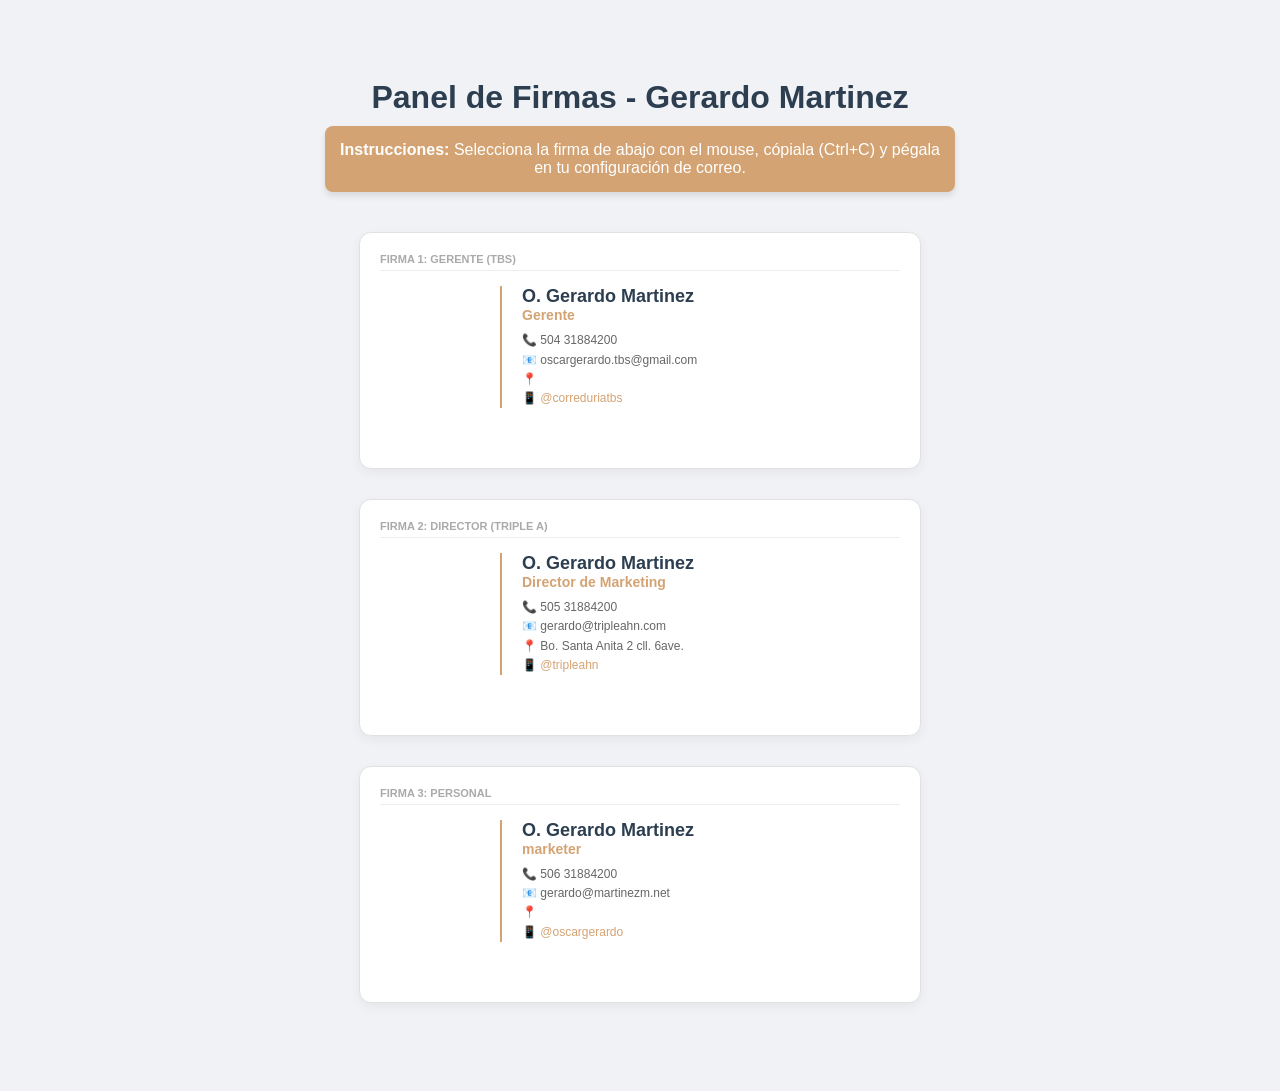
==== firmas.html @ 2b3950c5 "firma" ====
<!DOCTYPE html>
<html lang="es">
<head>
    <meta charset="UTF-8">
    <meta name="viewport" content="width=device-width, initial-scale=1.0">
    <title>Firmas Corporativas - Gerardo Martinez</title>
    <style>
        body {
            font-family: 'Segoe UI', Tahoma, Geneva, Verdana, sans-serif;
            background-color: #f0f2f5;
            padding: 50px;
            display: flex;
            flex-direction: column;
            align-items: center;
        }

        h1 { color: #2c3e50; margin-bottom: 10px; }

        .instrucciones {
            background: #d4a373;
            color: white;
            padding: 15px;
            border-radius: 8px;
            margin-bottom: 40px;
            max-width: 600px;
            text-align: center;
            box-shadow: 0 4px 6px rgba(0,0,0,0.1);
        }

        .firma-card {
            background: white;
            padding: 20px;
            margin-bottom: 30px;
            border-radius: 12px;
            box-shadow: 0 4px 12px rgba(0,0,0,0.05);
            border: 1px solid #e1e1e1;
            width: 520px;
        }

        .label {
            font-size: 11px;
            color: #aaa;
            margin-bottom: 15px;
            display: block;
            font-weight: bold;
            text-transform: uppercase;
            border-bottom: 1px solid #eee;
            padding-bottom: 5px;
        }
    </style>
</head>
<body>

    <h1>Panel de Firmas - Gerardo Martinez</h1>
    <div class="instrucciones">
        <strong>Instrucciones:</strong> Selecciona la firma de abajo con el mouse, cópiala (Ctrl+C) y pégala en tu configuración de correo.
    </div>

    <div class="firma-card">
        <span class="label">Firma 1: Gerente (TBS)</span>
        <div style='margin-bottom:40px;'><table cellpadding='0' cellspacing='0' border='0' style='font-family:Arial, sans-serif; color:#333; width:480px;'><tr><td width='120' valign='middle'><img src='' width='100' style='display:block; border-radius:10px;'></td><td style='padding-left:20px; border-left:2px solid #d4a373;' valign='middle'><div style='font-size:18px; font-weight:bold; color:#2c3e50;'>O. Gerardo Martinez </div><div style='font-size:14px; color:#d4a373; margin-bottom:8px; font-weight:600;'>Gerente</div><div style='font-size:12px; line-height:1.6; color:#666;'><a href='tel:504 31884200' style='color:#666; text-decoration:none;'>📞 504 31884200</a><br><a href='mailto:oscargerardo.tbs@gmail.com' style='color:#666; text-decoration:none;'>📧 oscargerardo.tbs@gmail.com</a><br><span>📍 </span><br><span style='color:#d4a373;'>📱 @correduriatbs</span></div></td></tr></table></div>
    </div>

    <div class="firma-card">
        <span class="label">Firma 2: Director (Triple A)</span>
        <div style='margin-bottom:40px;'><table cellpadding='0' cellspacing='0' border='0' style='font-family:Arial, sans-serif; color:#333; width:480px;'><tr><td width='120' valign='middle'><img src='' width='100' style='display:block; border-radius:10px;'></td><td style='padding-left:20px; border-left:2px solid #d4a373;' valign='middle'><div style='font-size:18px; font-weight:bold; color:#2c3e50;'>O. Gerardo Martinez </div><div style='font-size:14px; color:#d4a373; margin-bottom:8px; font-weight:600;'>Director de Marketing</div><div style='font-size:12px; line-height:1.6; color:#666;'><a href='tel:505 31884200' style='color:#666; text-decoration:none;'>📞 505 31884200</a><br><a href='mailto:gerardo@tripleahn.com' style='color:#666; text-decoration:none;'>📧 gerardo@tripleahn.com</a><br><span>📍 Bo. Santa Anita 2 cll. 6ave. </span><br><span style='color:#d4a373;'>📱 @tripleahn</span></div></td></tr></table></div>
    </div>

    <div class="firma-card">
        <span class="label">Firma 3: Personal</span>
        <div style='margin-bottom:40px;'><table cellpadding='0' cellspacing='0' border='0' style='font-family:Arial, sans-serif; color:#333; width:480px;'><tr><td width='120' valign='middle'><img src='' width='100' style='display:block; border-radius:10px;'></td><td style='padding-left:20px; border-left:2px solid #d4a373;' valign='middle'><div style='font-size:18px; font-weight:bold; color:#2c3e50;'>O. Gerardo Martinez </div><div style='font-size:14px; color:#d4a373; margin-bottom:8px; font-weight:600;'>marketer</div><div style='font-size:12px; line-height:1.6; color:#666;'><a href='tel:506 31884200' style='color:#666; text-decoration:none;'>📞 506 31884200</a><br><a href='mailto:gerardo@martinezm.net' style='color:#666; text-decoration:none;'>📧 gerardo@martinezm.net</a><br><span>📍 </span><br><span style='color:#d4a373;'>📱 @oscargerardo</span></div></td></tr></table></div>
    </div>

</body>
</html>
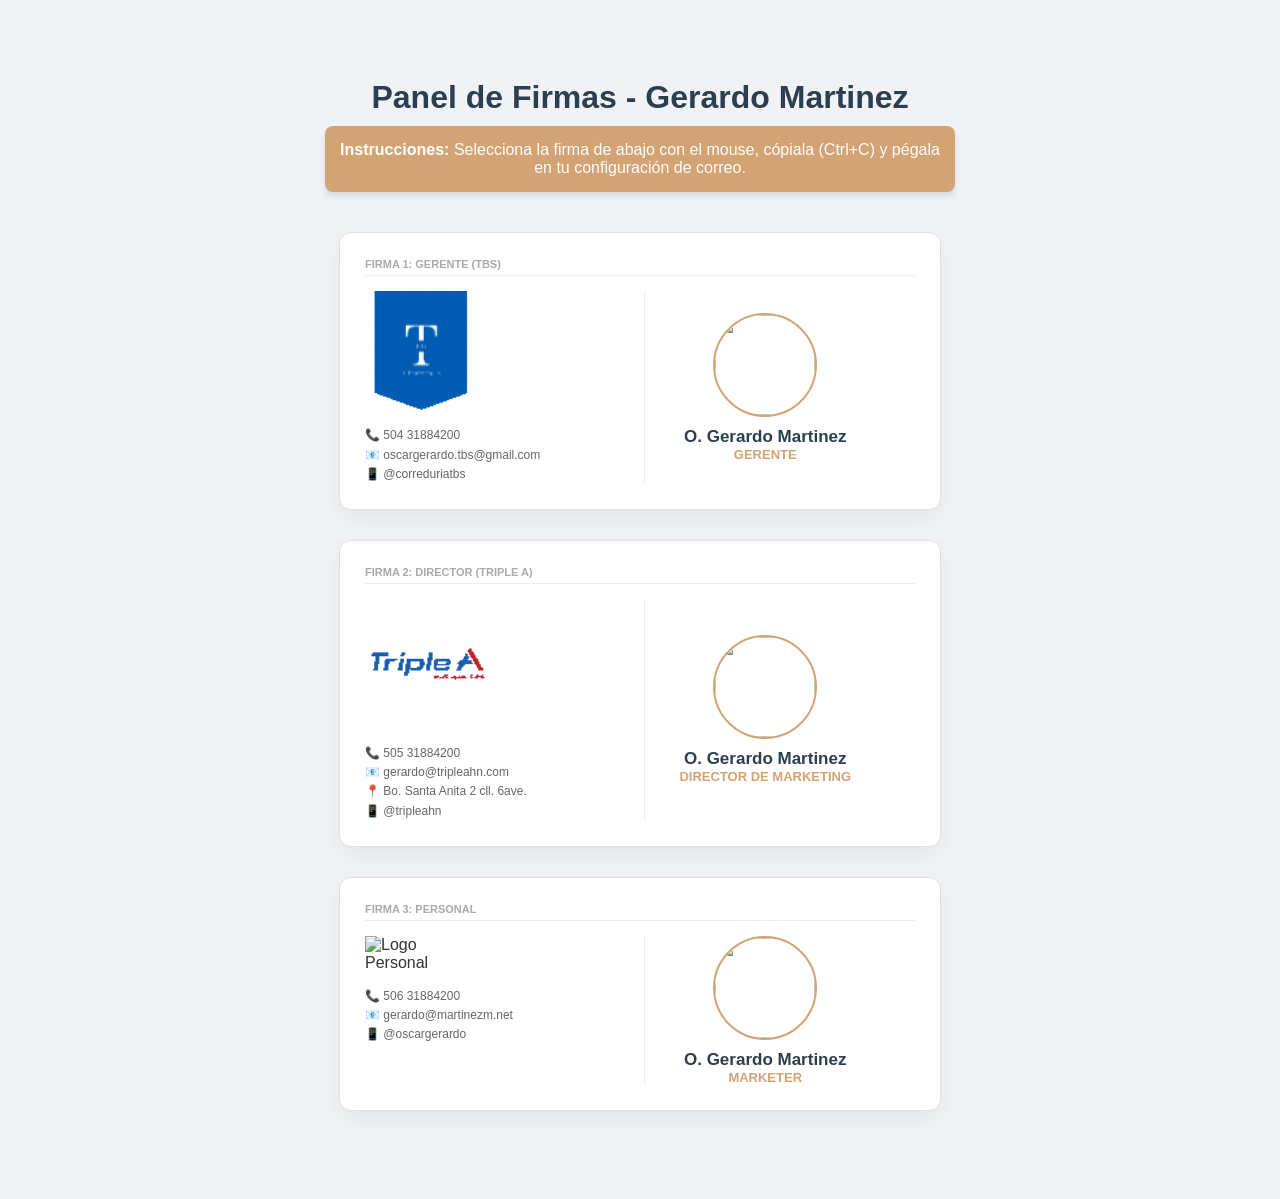
==== commit 2ff340fb: "." ====
--- a/firmas.html
+++ b/firmas.html
@@ -13,9 +13,7 @@
             flex-direction: column;
             align-items: center;
         }
-
         h1 { color: #2c3e50; margin-bottom: 10px; }
-
         .instrucciones {
             background: #d4a373;
             color: white;
@@ -26,17 +24,15 @@
             text-align: center;
             box-shadow: 0 4px 6px rgba(0,0,0,0.1);
         }
-
         .firma-card {
             background: white;
-            padding: 20px;
+            padding: 25px;
             margin-bottom: 30px;
             border-radius: 12px;
-            box-shadow: 0 4px 12px rgba(0,0,0,0.05);
+            box-shadow: 0 10px 25px rgba(0,0,0,0.05);
             border: 1px solid #e1e1e1;
-            width: 520px;
+            width: 550px;
         }
-
         .label {
             font-size: 11px;
             color: #aaa;
@@ -58,17 +54,66 @@
 
     <div class="firma-card">
         <span class="label">Firma 1: Gerente (TBS)</span>
-        <div style='margin-bottom:40px;'><table cellpadding='0' cellspacing='0' border='0' style='font-family:Arial, sans-serif; color:#333; width:480px;'><tr><td width='120' valign='middle'><img src='' width='100' style='display:block; border-radius:10px;'></td><td style='padding-left:20px; border-left:2px solid #d4a373;' valign='middle'><div style='font-size:18px; font-weight:bold; color:#2c3e50;'>O. Gerardo Martinez </div><div style='font-size:14px; color:#d4a373; margin-bottom:8px; font-weight:600;'>Gerente</div><div style='font-size:12px; line-height:1.6; color:#666;'><a href='tel:504 31884200' style='color:#666; text-decoration:none;'>📞 504 31884200</a><br><a href='mailto:oscargerardo.tbs@gmail.com' style='color:#666; text-decoration:none;'>📧 oscargerardo.tbs@gmail.com</a><br><span>📍 </span><br><span style='color:#d4a373;'>📱 @correduriatbs</span></div></td></tr></table></div>
+        <table cellpadding="0" cellspacing="0" border="0" style="font-family:Arial, sans-serif; color:#333; width:500px;">
+            <tr>
+                <td width="260" valign="top" style="padding-right:20px; border-right:1px solid #eee;">
+                    <img src="images/tbs.gif" width="120" style="display:block; margin-bottom:15px;" alt="Logo TBS">
+                    <div style="font-size:12px; line-height:1.6; color:#666;">
+                        <span style="color:#d4a373;">📞</span> 504 31884200<br>
+                        <span style="color:#d4a373;">📧</span> <a href="mailto:oscargerardo.tbs@gmail.com" style="color:#666; text-decoration:none;">oscargerardo.tbs@gmail.com</a><br>
+                        <span style="color:#d4a373;">📱</span> @correduriatbs
+                    </div>
+                </td>
+                <td width="200" valign="middle" style="padding-left:20px; text-align:center;">
+                    <img src="images/gera.gif" width="100" height="100" style="display:block; border-radius:50%; margin: 0 auto 10px auto; border: 2px solid #d4a373;">
+                    <div style="font-size:17px; font-weight:bold; color:#2c3e50;">O. Gerardo Martinez</div>
+                    <div style="font-size:13px; color:#d4a373; font-weight:600; text-transform:uppercase;">Gerente</div>
+                </td>
+            </tr>
+        </table>
     </div>
 
     <div class="firma-card">
         <span class="label">Firma 2: Director (Triple A)</span>
-        <div style='margin-bottom:40px;'><table cellpadding='0' cellspacing='0' border='0' style='font-family:Arial, sans-serif; color:#333; width:480px;'><tr><td width='120' valign='middle'><img src='' width='100' style='display:block; border-radius:10px;'></td><td style='padding-left:20px; border-left:2px solid #d4a373;' valign='middle'><div style='font-size:18px; font-weight:bold; color:#2c3e50;'>O. Gerardo Martinez </div><div style='font-size:14px; color:#d4a373; margin-bottom:8px; font-weight:600;'>Director de Marketing</div><div style='font-size:12px; line-height:1.6; color:#666;'><a href='tel:505 31884200' style='color:#666; text-decoration:none;'>📞 505 31884200</a><br><a href='mailto:gerardo@tripleahn.com' style='color:#666; text-decoration:none;'>📧 gerardo@tripleahn.com</a><br><span>📍 Bo. Santa Anita 2 cll. 6ave. </span><br><span style='color:#d4a373;'>📱 @tripleahn</span></div></td></tr></table></div>
+        <table cellpadding="0" cellspacing="0" border="0" style="font-family:Arial, sans-serif; color:#333; width:500px;">
+            <tr>
+                <td width="260" valign="top" style="padding-right:20px; border-right:1px solid #eee;">
+                    <img src="images/triplea.gif" width="130" style="display:block; margin-bottom:15px;" alt="Logo Triple A">
+                    <div style="font-size:12px; line-height:1.6; color:#666;">
+                        <span style="color:#d4a373;">📞</span> 505 31884200<br>
+                        <span style="color:#d4a373;">📧</span> <a href="mailto:gerardo@tripleahn.com" style="color:#666; text-decoration:none;">gerardo@tripleahn.com</a><br>
+                        <span style="color:#d4a373;">📍</span> Bo. Santa Anita 2 cll. 6ave.<br>
+                        <span style="color:#d4a373;">📱</span> @tripleahn
+                    </div>
+                </td>
+                <td width="200" valign="middle" style="padding-left:20px; text-align:center;">
+                    <img src="images/gera.gif" width="100" height="100" style="display:block; border-radius:50%; margin: 0 auto 10px auto; border: 2px solid #d4a373;">
+                    <div style="font-size:17px; font-weight:bold; color:#2c3e50;">O. Gerardo Martinez</div>
+                    <div style="font-size:13px; color:#d4a373; font-weight:600; text-transform:uppercase;">Director de Marketing</div>
+                </td>
+            </tr>
+        </table>
     </div>
 
     <div class="firma-card">
         <span class="label">Firma 3: Personal</span>
-        <div style='margin-bottom:40px;'><table cellpadding='0' cellspacing='0' border='0' style='font-family:Arial, sans-serif; color:#333; width:480px;'><tr><td width='120' valign='middle'><img src='' width='100' style='display:block; border-radius:10px;'></td><td style='padding-left:20px; border-left:2px solid #d4a373;' valign='middle'><div style='font-size:18px; font-weight:bold; color:#2c3e50;'>O. Gerardo Martinez </div><div style='font-size:14px; color:#d4a373; margin-bottom:8px; font-weight:600;'>marketer</div><div style='font-size:12px; line-height:1.6; color:#666;'><a href='tel:506 31884200' style='color:#666; text-decoration:none;'>📞 506 31884200</a><br><a href='mailto:gerardo@martinezm.net' style='color:#666; text-decoration:none;'>📧 gerardo@martinezm.net</a><br><span>📍 </span><br><span style='color:#d4a373;'>📱 @oscargerardo</span></div></td></tr></table></div>
+        <table cellpadding="0" cellspacing="0" border="0" style="font-family:Arial, sans-serif; color:#333; width:500px;">
+            <tr>
+                <td width="260" valign="top" style="padding-right:20px; border-right:1px solid #eee;">
+                    <img src="images/logo-personal.png" width="100" style="display:block; margin-bottom:15px;" alt="Logo Personal">
+                    <div style="font-size:12px; line-height:1.6; color:#666;">
+                        <span style="color:#d4a373;">📞</span> 506 31884200<br>
+                        <span style="color:#d4a373;">📧</span> <a href="mailto:gerardo@martinezm.net" style="color:#666; text-decoration:none;">gerardo@martinezm.net</a><br>
+                        <span style="color:#d4a373;">📱</span> @oscargerardo
+                    </div>
+                </td>
+                <td width="200" valign="middle" style="padding-left:20px; text-align:center;">
+                    <img src="images/gera.gif" width="100" height="100" style="display:block; border-radius:50%; margin: 0 auto 10px auto; border: 2px solid #d4a373;">
+                    <div style="font-size:17px; font-weight:bold; color:#2c3e50;">O. Gerardo Martinez</div>
+                    <div style="font-size:13px; color:#d4a373; font-weight:600; text-transform:uppercase;">Marketer</div>
+                </td>
+            </tr>
+        </table>
     </div>
 
 </body>
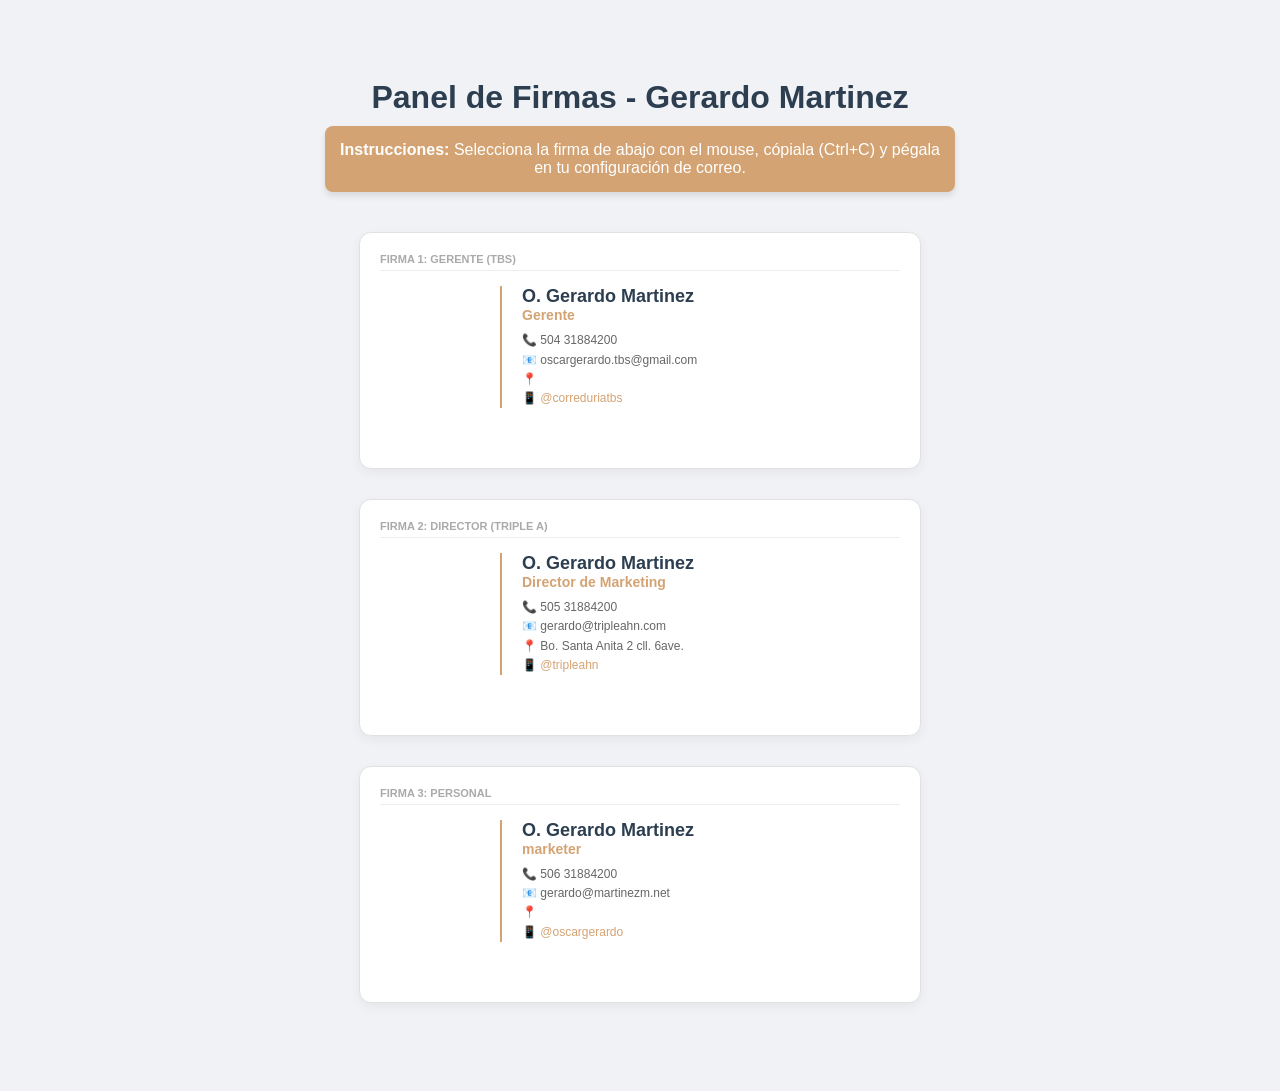
==== commit 3374b9f4: "." ====
--- a/firmas.html
+++ b/firmas.html
@@ -4,116 +4,83 @@
     <meta charset="UTF-8">
     <meta name="viewport" content="width=device-width, initial-scale=1.0">
     <title>Firmas Corporativas - Gerardo Martinez</title>
-    <style>
-        body {
-            font-family: 'Segoe UI', Tahoma, Geneva, Verdana, sans-serif;
-            background-color: #f0f2f5;
-            padding: 50px;
-            display: flex;
-            flex-direction: column;
-            align-items: center;
-        }
-        h1 { color: #2c3e50; margin-bottom: 10px; }
-        .instrucciones {
-            background: #d4a373;
-            color: white;
-            padding: 15px;
-            border-radius: 8px;
-            margin-bottom: 40px;
-            max-width: 600px;
-            text-align: center;
-            box-shadow: 0 4px 6px rgba(0,0,0,0.1);
-        }
-        .firma-card {
-            background: white;
-            padding: 25px;
-            margin-bottom: 30px;
-            border-radius: 12px;
-            box-shadow: 0 10px 25px rgba(0,0,0,0.05);
-            border: 1px solid #e1e1e1;
-            width: 550px;
-        }
-        .label {
-            font-size: 11px;
-            color: #aaa;
-            margin-bottom: 15px;
-            display: block;
-            font-weight: bold;
-            text-transform: uppercase;
-            border-bottom: 1px solid #eee;
-            padding-bottom: 5px;
-        }
-    </style>
+    <link rel="stylesheet" href="styles/base.css">
 </head>
 <body>
 
     <h1>Panel de Firmas - Gerardo Martinez</h1>
+    
     <div class="instrucciones">
         <strong>Instrucciones:</strong> Selecciona la firma de abajo con el mouse, cópiala (Ctrl+C) y pégala en tu configuración de correo.
     </div>
 
     <div class="firma-card">
         <span class="label">Firma 1: Gerente (TBS)</span>
-        <table cellpadding="0" cellspacing="0" border="0" style="font-family:Arial, sans-serif; color:#333; width:500px;">
-            <tr>
-                <td width="260" valign="top" style="padding-right:20px; border-right:1px solid #eee;">
-                    <img src="images/tbs.gif" width="120" style="display:block; margin-bottom:15px;" alt="Logo TBS">
-                    <div style="font-size:12px; line-height:1.6; color:#666;">
-                        <span style="color:#d4a373;">📞</span> 504 31884200<br>
-                        <span style="color:#d4a373;">📧</span> <a href="mailto:oscargerardo.tbs@gmail.com" style="color:#666; text-decoration:none;">oscargerardo.tbs@gmail.com</a><br>
-                        <span style="color:#d4a373;">📱</span> @correduriatbs
-                    </div>
-                </td>
-                <td width="200" valign="middle" style="padding-left:20px; text-align:center;">
-                    <img src="images/gera.gif" width="100" height="100" style="display:block; border-radius:50%; margin: 0 auto 10px auto; border: 2px solid #d4a373;">
-                    <div style="font-size:17px; font-weight:bold; color:#2c3e50;">O. Gerardo Martinez</div>
-                    <div style="font-size:13px; color:#d4a373; font-weight:600; text-transform:uppercase;">Gerente</div>
-                </td>
-            </tr>
-        </table>
+        <div class="signature-container">
+            <table cellpadding='0' cellspacing='0' border='0' class="signature-table">
+                <tr>
+                    <td width='120' valign='middle'>
+                        <img src='' width='100' class="profile-img">
+                    </td>
+                    <td class="signature-content" valign='middle'>
+                        <div class="name">O. Gerardo Martinez</div>
+                        <div class="job-title">Gerente</div>
+                        <div class="contact-info">
+                            <a href='tel:504 31884200'>📞 504 31884200</a><br>
+                            <a href='mailto:oscargerardo.tbs@gmail.com'>📧 oscargerardo.tbs@gmail.com</a><br>
+                            <span>📍 </span><br>
+                            <span class="social">📱 @correduriatbs</span>
+                        </div>
+                    </td>
+                </tr>
+            </table>
+        </div>
     </div>
 
     <div class="firma-card">
         <span class="label">Firma 2: Director (Triple A)</span>
-        <table cellpadding="0" cellspacing="0" border="0" style="font-family:Arial, sans-serif; color:#333; width:500px;">
-            <tr>
-                <td width="260" valign="top" style="padding-right:20px; border-right:1px solid #eee;">
-                    <img src="images/triplea.gif" width="130" style="display:block; margin-bottom:15px;" alt="Logo Triple A">
-                    <div style="font-size:12px; line-height:1.6; color:#666;">
-                        <span style="color:#d4a373;">📞</span> 505 31884200<br>
-                        <span style="color:#d4a373;">📧</span> <a href="mailto:gerardo@tripleahn.com" style="color:#666; text-decoration:none;">gerardo@tripleahn.com</a><br>
-                        <span style="color:#d4a373;">📍</span> Bo. Santa Anita 2 cll. 6ave.<br>
-                        <span style="color:#d4a373;">📱</span> @tripleahn
-                    </div>
-                </td>
-                <td width="200" valign="middle" style="padding-left:20px; text-align:center;">
-                    <img src="images/gera.gif" width="100" height="100" style="display:block; border-radius:50%; margin: 0 auto 10px auto; border: 2px solid #d4a373;">
-                    <div style="font-size:17px; font-weight:bold; color:#2c3e50;">O. Gerardo Martinez</div>
-                    <div style="font-size:13px; color:#d4a373; font-weight:600; text-transform:uppercase;">Director de Marketing</div>
-                </td>
-            </tr>
-        </table>
+        <div class="signature-container">
+            <table cellpadding='0' cellspacing='0' border='0' class="signature-table">
+                <tr>
+                    <td width='120' valign='middle'>
+                        <img src='' width='100' class="profile-img">
+                    </td>
+                    <td class="signature-content" valign='middle'>
+                        <div class="name">O. Gerardo Martinez</div>
+                        <div class="job-title">Director de Marketing</div>
+                        <div class="contact-info">
+                            <a href='tel:505 31884200'>📞 505 31884200</a><br>
+                            <a href='mailto:gerardo@tripleahn.com'>📧 gerardo@tripleahn.com</a><br>
+                            <span>📍 Bo. Santa Anita 2 cll. 6ave. </span><br>
+                            <span class="social">📱 @tripleahn</span>
+                        </div>
+                    </td>
+                </tr>
+            </table>
+        </div>
     </div>
 
     <div class="firma-card">
         <span class="label">Firma 3: Personal</span>
-        <table cellpadding="0" cellspacing="0" border="0" style="font-family:Arial, sans-serif; color:#333; width:500px;">
-            <tr>
-                <td width="260" valign="top" style="padding-right:20px; border-right:1px solid #eee;">
-                    <img src="images/logo-personal.png" width="100" style="display:block; margin-bottom:15px;" alt="Logo Personal">
-                    <div style="font-size:12px; line-height:1.6; color:#666;">
-                        <span style="color:#d4a373;">📞</span> 506 31884200<br>
-                        <span style="color:#d4a373;">📧</span> <a href="mailto:gerardo@martinezm.net" style="color:#666; text-decoration:none;">gerardo@martinezm.net</a><br>
-                        <span style="color:#d4a373;">📱</span> @oscargerardo
-                    </div>
-                </td>
-                <td width="200" valign="middle" style="padding-left:20px; text-align:center;">
-                    <img src="images/gera.gif" width="100" height="100" style="display:block; border-radius:50%; margin: 0 auto 10px auto; border: 2px solid #d4a373;">
-                    <div style="font-size:17px; font-weight:bold; color:#2c3e50;">O. Gerardo Martinez</div>
-                    <div style="font-size:13px; color:#d4a373; font-weight:600; text-transform:uppercase;">Marketer</div>
-                </td>
-            </tr>
-        </table>
+        <div class="signature-container">
+            <table cellpadding='0' cellspacing='0' border='0' class="signature-table">
+                <tr>
+                    <td width='120' valign='middle'>
+                        <img src='' width='100' class="profile-img">
+                    </td>
+                    <td class="signature-content" valign='middle'>
+                        <div class="name">O. Gerardo Martinez</div>
+                        <div class="job-title">marketer</div>
+                        <div class="contact-info">
+                            <a href='tel:506 31884200'>📞 506 31884200</a><br>
+                            <a href='mailto:gerardo@martinezm.net'>📧 gerardo@martinezm.net</a><br>
+                            <span>📍 </span><br>
+                            <span class="social">📱 @oscargerardo</span>
+                        </div>
+                    </td>
+                </tr>
+            </table>
+        </div>
     </div>
 
 </body>
--- a/styles/base.css
+++ b/styles/base.css
@@ -0,0 +1,96 @@
+/* Estilos Globales */
+body {
+    font-family: 'Segoe UI', Tahoma, Geneva, Verdana, sans-serif;
+    background-color: #f0f2f5;
+    padding: 50px;
+    display: flex;
+    flex-direction: column;
+    align-items: center;
+}
+
+h1 {
+    color: #2c3e50;
+    margin-bottom: 10px;
+}
+
+.instrucciones {
+    background: #d4a373;
+    color: white;
+    padding: 15px;
+    border-radius: 8px;
+    margin-bottom: 40px;
+    max-width: 600px;
+    text-align: center;
+    box-shadow: 0 4px 6px rgba(0,0,0,0.1);
+}
+
+/* Contenedor de la Tarjeta */
+.firma-card {
+    background: white;
+    padding: 20px;
+    margin-bottom: 30px;
+    border-radius: 12px;
+    box-shadow: 0 4px 12px rgba(0,0,0,0.05);
+    border: 1px solid #e1e1e1;
+    width: 520px;
+}
+
+.label {
+    font-size: 11px;
+    color: #aaa;
+    margin-bottom: 15px;
+    display: block;
+    font-weight: bold;
+    text-transform: uppercase;
+    border-bottom: 1px solid #eee;
+    padding-bottom: 5px;
+}
+
+/* Estilos internos de la firma (Los que se mantienen al copiar) */
+.signature-container {
+    margin-bottom: 40px;
+}
+
+.signature-table {
+    font-family: Arial, sans-serif;
+    color: #333;
+    width: 480px;
+}
+
+.profile-img {
+    display: block;
+    border-radius: 10px;
+}
+
+.signature-content {
+    padding-left: 20px;
+    border-left: 2px solid #d4a373;
+}
+
+.name {
+    font-size: 18px;
+    font-weight: bold;
+    color: #2c3e50;
+}
+
+.job-title {
+    font-size: 14px;
+    color: #d4a373;
+    margin-bottom: 8px;
+    font-weight: 600;
+}
+
+.contact-info {
+    font-size: 12px;
+    line-height: 1.6;
+    color: #666;
+}
+
+.contact-info a {
+    color: #666;
+    text-decoration: none;
+}
+
+.social {
+    color: #d4a373;
+}
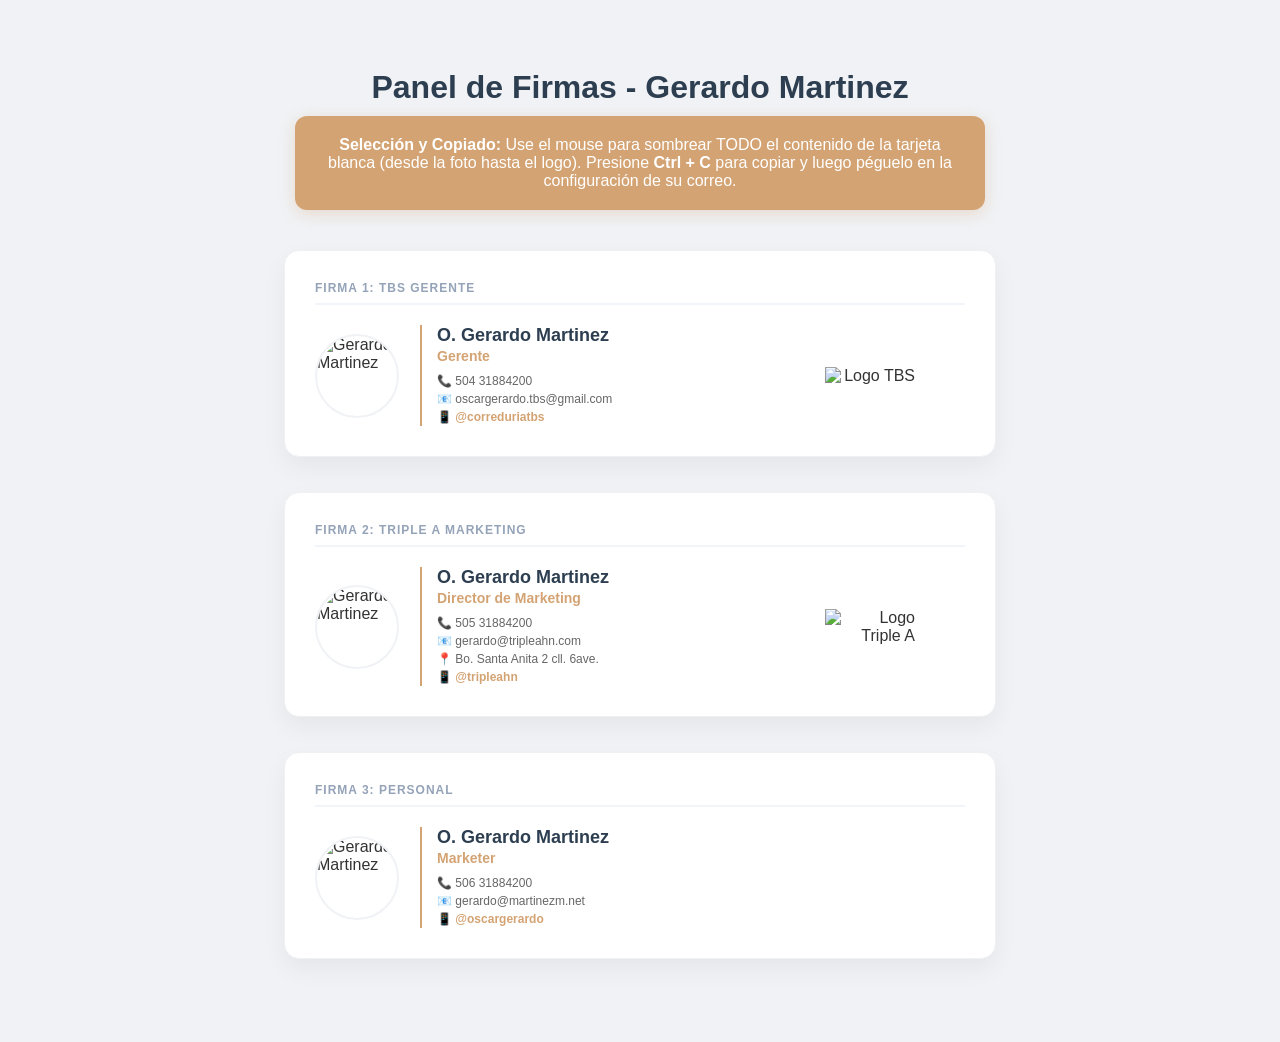
==== commit f78ecec1: "fotos de perfil agregadas" ====
--- a/firmas.html
+++ b/firmas.html
@@ -3,7 +3,7 @@
 <head>
     <meta charset="UTF-8">
     <meta name="viewport" content="width=device-width, initial-scale=1.0">
-    <title>Firmas Corporativas - Gerardo Martinez</title>
+    <title>Panel de Firmas Corporativas - Gerardo Martinez</title>
     <link rel="stylesheet" href="styles/base.css">
 </head>
 <body>
@@ -11,76 +11,82 @@
     <h1>Panel de Firmas - Gerardo Martinez</h1>
     
     <div class="instrucciones">
-        <strong>Instrucciones:</strong> Selecciona la firma de abajo con el mouse, cópiala (Ctrl+C) y pégala en tu configuración de correo.
+        <strong>Selección y Copiado:</strong> Use el mouse para sombrear TODO el contenido de la tarjeta blanca (desde la foto hasta el logo). Presione <b>Ctrl + C</b> para copiar y luego péguelo en la configuración de su correo.
     </div>
 
     <div class="firma-card">
-        <span class="label">Firma 1: Gerente (TBS)</span>
-        <div class="signature-container">
-            <table cellpadding='0' cellspacing='0' border='0' class="signature-table">
-                <tr>
-                    <td width='120' valign='middle'>
-                        <img src='' width='100' class="profile-img">
-                    </td>
-                    <td class="signature-content" valign='middle'>
-                        <div class="name">O. Gerardo Martinez</div>
-                        <div class="job-title">Gerente</div>
-                        <div class="contact-info">
-                            <a href='tel:504 31884200'>📞 504 31884200</a><br>
-                            <a href='mailto:oscargerardo.tbs@gmail.com'>📧 oscargerardo.tbs@gmail.com</a><br>
-                            <span>📍 </span><br>
-                            <span class="social">📱 @correduriatbs</span>
-                        </div>
-                    </td>
-                </tr>
-            </table>
+        <span class="label">Firma 1: TBS Gerente</span>
+        <table cellpadding="0" cellspacing="0" border="0" class="signature-table" style="width: 600px; font-family: Arial, sans-serif; color: #333;">
+            <tr>
+                <td class="td-profile" style="width: 90px; vertical-align: middle; padding-right: 15px;">
+                    <img src="profileg.gif" width="80" height="80" alt="Gerardo Martinez" style="display: block; border-radius: 50%; border: 2px solid #f0f2f5; object-fit: cover;">
+                </td>
+
+                <td class="td-info" style="vertical-align: middle; padding-left: 15px; padding-right: 15px; border-left: 2px solid #d4a373;">
+                    <div class="name" style="font-size: 18px; font-weight: bold; color: #2c3e50;">O. Gerardo Martinez</div>
+                    <div class="job-title" style="font-size: 14px; color: #d4a373; font-weight: 600;">Gerente</div>
+                    <div class="contact-info" style="font-size: 12px; line-height: 1.5; color: #666;">
+                        <a href="tel:50431884200" style="color: #666; text-decoration: none;">📞 504 31884200</a><br>
+                        <a href="mailto:oscargerardo.tbs@gmail.com" style="color: #666; text-decoration: none;">📧 oscargerardo.tbs@gmail.com</a><br>
+                        <span class="social-handle" style="color: #d4a373; font-weight: bold;">📱 @correduriatbs</span>
+                    </div>
+                </td>
+
+                <td class="td-logo" style="width: 100px; vertical-align: middle; padding-left: 15px; text-align: right;">
+                    <img src="logo-tbs.png" width="90" alt="Logo TBS" class="logo-img" style="display: inline-block; max-width: 100px; height: auto;">
+                </td>
+            </tr>
+        </table>
         </div>
-    </div>
 
     <div class="firma-card">
-        <span class="label">Firma 2: Director (Triple A)</span>
-        <div class="signature-container">
-            <table cellpadding='0' cellspacing='0' border='0' class="signature-table">
-                <tr>
-                    <td width='120' valign='middle'>
-                        <img src='' width='100' class="profile-img">
-                    </td>
-                    <td class="signature-content" valign='middle'>
-                        <div class="name">O. Gerardo Martinez</div>
-                        <div class="job-title">Director de Marketing</div>
-                        <div class="contact-info">
-                            <a href='tel:505 31884200'>📞 505 31884200</a><br>
-                            <a href='mailto:gerardo@tripleahn.com'>📧 gerardo@tripleahn.com</a><br>
-                            <span>📍 Bo. Santa Anita 2 cll. 6ave. </span><br>
-                            <span class="social">📱 @tripleahn</span>
-                        </div>
-                    </td>
-                </tr>
-            </table>
-        </div>
+        <span class="label">Firma 2: Triple A Marketing</span>
+        <table cellpadding="0" cellspacing="0" border="0" class="signature-table" style="width: 600px; font-family: Arial, sans-serif; color: #333;">
+            <tr>
+                <td class="td-profile" style="width: 90px; vertical-align: middle; padding-right: 15px;">
+                    <img src="profileg.gif" width="80" height="80" alt="Gerardo Martinez" style="display: block; border-radius: 50%; border: 2px solid #f0f2f5; object-fit: cover;">
+                </td>
+
+                <td class="td-info" style="vertical-align: middle; padding-left: 15px; padding-right: 15px; border-left: 2px solid #d4a373;">
+                    <div class="name" style="font-size: 18px; font-weight: bold; color: #2c3e50;">O. Gerardo Martinez</div>
+                    <div class="job-title" style="font-size: 14px; color: #d4a373; font-weight: 600;">Director de Marketing</div>
+                    <div class="contact-info" style="font-size: 12px; line-height: 1.5; color: #666;">
+                        <a href="tel:50531884200" style="color: #666; text-decoration: none;">📞 505 31884200</a><br>
+                        <a href="mailto:gerardo@tripleahn.com" style="color: #666; text-decoration: none;">📧 gerardo@tripleahn.com</a><br>
+                        <span style="color: #666;">📍 Bo. Santa Anita 2 cll. 6ave.</span><br>
+                        <span class="social-handle" style="color: #d4a373; font-weight: bold;">📱 @tripleahn</span>
+                    </div>
+                </td>
+
+                <td class="td-logo" style="width: 100px; vertical-align: middle; padding-left: 15px; text-align: right;">
+                    <img src="logo-triplea.png" width="90" alt="Logo Triple A" class="logo-img" style="display: inline-block; max-width: 100px; height: auto;">
+                </td>
+            </tr>
+        </table>
     </div>
 
     <div class="firma-card">
         <span class="label">Firma 3: Personal</span>
-        <div class="signature-container">
-            <table cellpadding='0' cellspacing='0' border='0' class="signature-table">
-                <tr>
-                    <td width='120' valign='middle'>
-                        <img src='' width='100' class="profile-img">
+        <table cellpadding="0" cellspacing="0" border="0" class="signature-table" style="width: 600px; font-family: Arial, sans-serif; color: #333;">
+            <tr>
+                <td class="td-profile" style="width: 90px; vertical-align: middle; padding-right: 15px;">
+                    <img src="profileg.gif" width="80" height="80" alt="Gerardo Martinez" style="display: block; border-radius: 50%; border: 2px solid #f0f2f5; object-fit: cover;">
+                </td>
+
+                <td class="td-info" style="vertical-align: middle; padding-left: 15px; padding-right: 15px; border-left: 2px solid #d4a373;">
+                    <div class="name" style="font-size: 18px; font-weight: bold; color: #2c3e50;">O. Gerardo Martinez</div>
+                    <div class="job-title" style="font-size: 14px; color: #d4a373; font-weight: 600;">Marketer</div>
+                    <div class="contact-info" style="font-size: 12px; line-height: 1.5; color: #666;">
+                        <a href="tel:50631884200" style="color: #666; text-decoration: none;">📞 506 31884200</a><br>
+                        <a href="mailto:gerardo@martinezm.net" style="color: #666; text-decoration: none;">📧 gerardo@martinezm.net</a><br>
+                        <span class="social-handle" style="color: #d4a373; font-weight: bold;">📱 @oscargerardo</span>
+                    </div>
+                </td>
+
+                <td class="td-logo" style="width: 100px; vertical-align: middle; padding-left: 15px; text-align: right;">
                     </td>
-                    <td class="signature-content" valign='middle'>
-                        <div class="name">O. Gerardo Martinez</div>
-                        <div class="job-title">marketer</div>
-                        <div class="contact-info">
-                            <a href='tel:506 31884200'>📞 506 31884200</a><br>
-                            <a href='mailto:gerardo@martinezm.net'>📧 gerardo@martinezm.net</a><br>
-                            <span>📍 </span><br>
-                            <span class="social">📱 @oscargerardo</span>
-                        </div>
-                    </td>
-                </tr>
-            </table>
-        </div>
+            </tr>
+        </table>
     </div>
 
 </body>
--- a/styles/base.css
+++ b/styles/base.css
@@ -1,88 +1,116 @@
-/* Estilos Globales */
+/* =========================================
+   Estilos del Portal de Firmas (Navegador)
+   ========================================= */
 body {
     font-family: 'Segoe UI', Tahoma, Geneva, Verdana, sans-serif;
     background-color: #f0f2f5;
-    padding: 50px;
+    padding: 40px 20px;
     display: flex;
     flex-direction: column;
     align-items: center;
+    color: #333;
 }
 
 h1 {
     color: #2c3e50;
     margin-bottom: 10px;
+    font-weight: 700;
 }
 
 .instrucciones {
-    background: #d4a373;
+    background: #d4a373; /* Color café/dorado corporativo */
     color: white;
-    padding: 15px;
-    border-radius: 8px;
+    padding: 20px;
+    border-radius: 12px;
     margin-bottom: 40px;
-    max-width: 600px;
+    max-width: 650px;
     text-align: center;
-    box-shadow: 0 4px 6px rgba(0,0,0,0.1);
+    box-shadow: 0 4px 15px rgba(212, 163, 115, 0.3);
 }
 
-/* Contenedor de la Tarjeta */
 .firma-card {
     background: white;
-    padding: 20px;
-    margin-bottom: 30px;
-    border-radius: 12px;
-    box-shadow: 0 4px 12px rgba(0,0,0,0.05);
-    border: 1px solid #e1e1e1;
-    width: 520px;
+    padding: 30px;
+    margin-bottom: 35px;
+    border-radius: 15px;
+    box-shadow: 0 10px 25px rgba(0,0,0,0.05);
+    border: 1px solid #eef0f2;
+    /* Ajustamos el ancho para acomodar el nuevo diseño de 3 columnas */
+    width: 650px; 
+    position: relative;
+    transition: transform 0.2s ease;
+}
+
+.firma-card:hover {
+    transform: translateY(-5px);
 }
 
 .label {
-    font-size: 11px;
-    color: #aaa;
-    margin-bottom: 15px;
+    font-size: 12px;
+    color: #94a3b8;
+    margin-bottom: 20px;
     display: block;
-    font-weight: bold;
+    font-weight: 800;
     text-transform: uppercase;
-    border-bottom: 1px solid #eee;
-    padding-bottom: 5px;
+    letter-spacing: 1px;
+    border-bottom: 2px solid #f1f5f9;
+    padding-bottom: 8px;
 }
 
-/* Estilos internos de la firma (Los que se mantienen al copiar) */
-.signature-container {
-    margin-bottom: 40px;
-}
+/* =========================================
+   Estilos de la Firma (Para copiar al correo)
+   Estos estilos usan atributos inline en el HTML
+   para máxima compatibilidad, pero definimos clases
+   aquí para visualización en el portal.
+   ========================================= */
 
+/* Tabla principal de la firma */
 .signature-table {
     font-family: Arial, sans-serif;
     color: #333;
-    width: 480px;
+    /* Ancho total de la firma en el correo */
+    width: 600px; 
+}
+
+/* Columna 1: Foto de Perfil */
+.td-profile {
+    width: 90px;
+    vertical-align: middle;
+    padding-right: 15px;
 }
 
 .profile-img {
     display: block;
-    border-radius: 10px;
+    border-radius: 50%; /* Foto redonda */
+    object-fit: cover;
+    border: 2px solid #f0f2f5;
 }
 
-.signature-content {
-    padding-left: 20px;
-    border-left: 2px solid #d4a373;
+/* Columna 2: Información (Centro) */
+.td-info {
+    vertical-align: middle;
+    padding-left: 15px;
+    padding-right: 15px;
+    border-left: 2px solid #d4a373; /* Línea divisoria café */
 }
 
 .name {
     font-size: 18px;
     font-weight: bold;
     color: #2c3e50;
+    margin-bottom: 2px;
 }
 
 .job-title {
     font-size: 14px;
     color: #d4a373;
+    font-weight: 600;
     margin-bottom: 8px;
-    font-weight: 600;
 }
 
 .contact-info {
     font-size: 12px;
-    line-height: 1.6;
+    line-height: 1.5;
     color: #666;
 }
 
@@ -91,6 +119,22 @@
     text-decoration: none;
 }
 
-.social {
+.social-handle {
     color: #d4a373;
+    font-weight: bold;
+}
+
+/* Columna 3: Logo (Derecha) */
+.td-logo {
+    width: 100px;
+    vertical-align: middle;
+    padding-left: 15px;
+    text-align: right; /* Alinear logo a la derecha */
+}
+
+.logo-img {
+    display: inline-block;
+    max-width: 100px;
+    height: auto;
+    /* border-radius: 8px; /* Opcional: esquinas redondeadas para el logo */
 }
